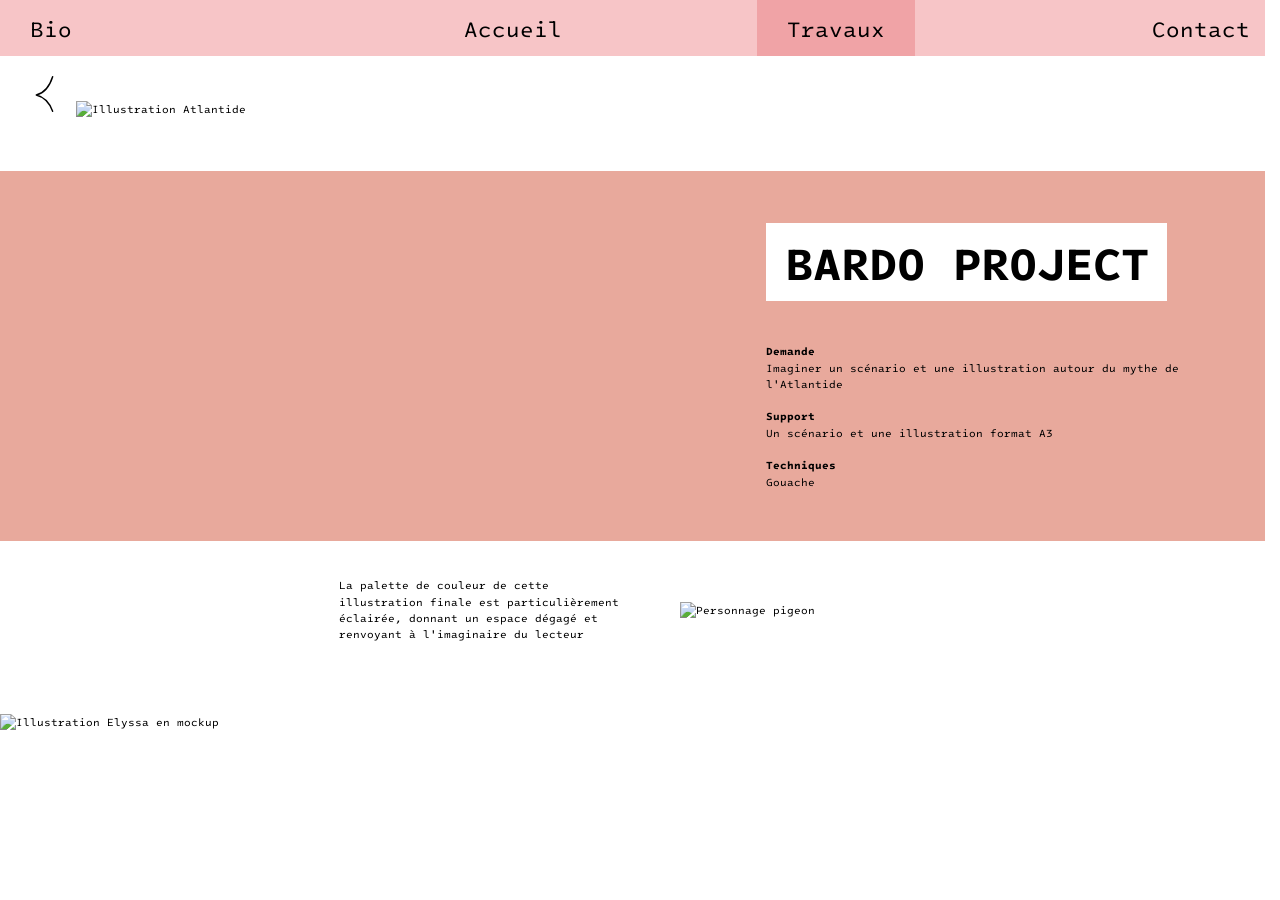
==== bardo-project.html @ bfef0dd3 "ajout du portfolio" ====
<!DOCTYPE html>
<html lang="fr">
<head>
  <meta charset="UTF-8">
  <meta name="viewport" content="width=device-width, initial-scale=1.0">
  <title>Marjane Gaieb – Bardo Project</title>

  <meta name="description" content="Bardo Project : scénario et illustration autour du mythe de l'Atlantide, par Marjane Gaieb.">
  <meta name="author" content="Marjane Gaieb">
  <meta property="og:title" content="Marjane Gaieb – Bardo Project">
  <meta property="og:type" content="article">

  <link rel="icon" type="image/png" href="favicon.png">

  <link rel="preconnect" href="https://fonts.googleapis.com">
  <link rel="preconnect" href="https://fonts.gstatic.com" crossorigin>
  <link href="https://fonts.googleapis.com/css2?family=Intel+One+Mono:wght@400;700&display=swap" rel="stylesheet">

  <link rel="stylesheet" href="style.css">
</head>
<body>

  <header class="header">
    <a href="#" class="header__link header__link--cv" data-overlay="cv">Bio</a>
    <a href="index.html" class="header__link header__link--accueil">Accueil</a>
    <a href="travaux.html" class="header__link header__link--travaux is-active">Travaux</a>
    <a href="#" class="header__link header__link--contact" data-overlay="contact">Contact</a>
  </header>

     <a href="travaux.html" class="back-link" aria-label="Retour aux travaux">
    <svg viewBox="0 0 100 100" aria-hidden="true">
      <path class="trait" d="M68 14 Q58 46 34 52 Q58 58 68 86" />
    </svg>
  </a>

  <main class="bardo">

    <figure class="bardo__hero">
      <img src="images%20web/illu-atlantide.png" alt="Illustration Atlantide">
    </figure>

    <!-- Personnage à gauche, titre et infos à droite, sur fond rose -->
    <section class="bardo__band">
      <figure class="bardo__chara">
        <img src="images%20web/chara-elyssa.png" alt="Personnage Elyssa">
      </figure>
      <div class="bardo__intro">
        <h1 class="bardo__title">BARDO PROJECT</h1>
        <p><strong>Demande</strong><br>
           Imaginer un scénario et une illustration autour du mythe de l'Atlantide</p>
        <p><strong>Support</strong><br>
           Un scénario et une illustration format A3</p>
        <p><strong>Techniques</strong><br>
           Gouache</p>
      </div>
    </section>

    <!-- Texte à gauche, pigeon à droite -->
    <section class="bardo__details">
      <p class="bardo__caption">
        La palette de couleur de cette illustration finale est particulièrement éclairée,
        donnant un espace dégagé et renvoyant à l'imaginaire du lecteur
      </p>
      <figure class="bardo__pigeon">
        <img src="images%20web/chara-pigeon.png" alt="Personnage pigeon">
      </figure>
    </section>

    <figure class="bardo__mockup">
      <img src="images%20web/illu-elyssa-mockup.png" alt="Illustration Elyssa en mockup">
    </figure>

  </main>

  <!-- CALQUE CV -->
  <section class="overlay" id="overlay-cv" hidden>
    <div class="cv">
      <h2 class="cv__title">Mini CV</h2>

      <div class="cv__cols">
        <div class="cv__col cv__col--left">
          <p>Bachelor illustration- bande dessinée<br>
             2024-2027 École Condé - Nice<br>
             Spécialisation en illustration et bande dessinée</p>
          <p>Prépa cpes-caap<br>
             2022-2023 Lycée Clémenceau - Sartène<br>
             Formation de niveau L1 préparant aux études d'art</p>
          <p>LICENCE Mathématiques - Informatique<br>
             2021-2022 Université de Bordeaux<br>
             Python et HTML</p>
        </div>
        <div class="cv__col cv__col--right">
          <p>Assistante de Charlotte Prenguey Cessac<br>
             en résidence artistique au CIAC de Carros</p>
          <p>Stages de sculpture sur pierre<br>
             2021, 2022, 2023 E. Augier - Saint-Blaise</p>
          <p>Stage bibliothécaire<br>
             2019 Louis Nucéra - Nice<br>
             Classification, archivage, activités culturelles</p>
          <p>Stage agente d'accueil<br>
             2018 Espace culturel Magnan - Nice<br>
             accueil, reception et renseignement</p>
        </div>
      </div>
    </div>
  </section>

  <!-- CALQUE CONTACT -->
  <section class="overlay" id="overlay-contact" hidden>
    <div class="contact">
      <a href="mailto:marjane.gaieb@gmail.com">marjane.gaieb@gmail.com</a>
      <a href="https://www.instagram.com/_sing_bird/" target="_blank" rel="noopener">@_sing_bird</a>

      <div class="contact__legal">
        <h2>Mentions légales</h2>

        <p><strong>Éditeur du site</strong><br>
           Marjane Gaieb</p>

        <p><strong>Hébergement</strong><br>
           [Nom, adresse et contact de l'hébergeur à compléter]</p>

        <p><strong>Propriété intellectuelle</strong><br>
           L'ensemble des illustrations, dessins, sculptures et photographies présentés sur ce site sont l'œuvre de Marjane Gaieb. Toute reproduction, même partielle, est interdite sans autorisation écrite préalable.</p>

        <p><strong>Polices</strong><br>
           Ce site utilise la police « Intel One Mono », distribuée via Google Fonts sous licence SIL Open Font License 1.1.</p>
      </div>
    </div>
  </section>

  <script src="script.js"></script>
</body>
</html>
---- style.css ----
/* =========================================================
   VARIABLES
   ========================================================= */
:root {
  /* Animations */
  --ease: cubic-bezier(0.22, 0.61, 0.36, 1);
  --anim-fast: 0.2s;
  --anim-mid: 0.4s;
  --anim-slow: 0.8s;

  /* Couleurs */
  --color-bg: #ffffff;
  --color-text: #000000;
  --color-header: #f7c5c7;
  --color-active: #f0a3a6;
  --color-overlay: rgba(237, 169, 169, 0.92);
  --color-band: #e8a99c;
  --color-plum: #6e4966;
  --color-museum-bg: #c0c0c0;
  --color-arrow: #000000;
  --color-info: rgba(247, 197, 199, 0.85);

  /* Typographie */
  --font-main: "Intel One Mono", "Courier New", monospace;
  --text-nav: 22px;
  --text-home: 20px;
  --text-title: 36px;
  --text-cv: 22px;
  --text-cv-title: 36px;
  --text-contact: 32px;
  --line-home: 1.4;
  --line-cv: 1.5;

  /* Header */
  --header-h: 56px;
  --nav-pad: 30px;
  --pos-accueil: 36.25%;
  --pos-travaux: 61.5%;
  --pos-contact: 81.5%;

  /* Accueil */
  --arrow-w: 60px;
  --arrow-h: 108px;
  --arrow-side: 18px;
  --arrow-zone: 90px;
  --text-width: 500px;
  --frame-width: 620px;
  --frame-tilt: -2deg;
  --frame-bottom: 40px;

  /* Pages 1 à 9 */
  --page-frame-width: 1600px;
  --page-frame-ratio: 16 / 10;

  /* Travaux */
  --works-top: 5vh;
  --works-side: 1.875vw;
  --works-gap: 4vh;
  --works-bottom: 4vh;
  --work-h-1: 285;
  --work-h-2: 319;
  --work-h-3: 305;

  /* Calque CV */
  --cv-side: 10.7%;
  --cv-gap-cols: 5vw;
  --cv-col-gap: 33px;
  --cv-title-gap: 2vh;

  /* Calque Contact */
  --contact-left: 63.9%;
  --contact-bottom: 13vh;
  --contact-gap: 42px;

  /* Pages projet */
  --project-text: 0.85vw;
  --project-title: 0.95vw;
  --vinyle-title-top: 1.4vw;
  --vinyle-tilt: -2deg;
}

/* =========================================================
   BASE
   ========================================================= */
* { box-sizing: border-box; margin: 0; padding: 0; }

html { scrollbar-gutter: stable; }

body {
  font-family: var(--font-main);
  color: var(--color-text);
  background: var(--color-bg);
  overflow-x: hidden;
}

img { display: block; max-width: 100%; }

a { color: inherit; text-decoration: none; }

/* =========================================================
   HEADER FIXE
   ========================================================= */
.header {
  position: fixed;
  top: 0;
  left: 0;
  width: 100%;
  height: var(--header-h);
  z-index: 100;
  background: var(--color-header);
  font-size: var(--text-nav);
}

.header__link {
  position: absolute;
  top: 0;
  height: 100%;
  display: flex;
  align-items: center;
  padding: 0 var(--nav-pad);
  white-space: nowrap;
  font-weight: 400;
  background: transparent;
  transition: background var(--anim-mid) var(--ease);
}

.header__link::after {
  content: "";
  position: absolute;
  left: var(--nav-pad);
  right: var(--nav-pad);
  bottom: 12px;
  height: 2px;
  background: var(--color-text);
  transform: scaleX(0);
  transform-origin: left;
  transition: transform var(--anim-mid) var(--ease);
}

.header__link:hover::after { transform: scaleX(1); }
.header__link:hover { background: var(--color-active); }

.header__link--cv      { left: 0; }
.header__link--accueil { left: calc(var(--pos-accueil) - var(--nav-pad)); }
.header__link--travaux { left: calc(var(--pos-travaux) - var(--nav-pad)); }

.header__link--contact {
  left: auto;
  right: 0;
  width: auto;
  justify-content: flex-start;
}

.header__link--contact::after {
  left: var(--nav-pad);
  right: var(--nav-pad);
}

.header__link.is-active { background: var(--color-active); }

/* =========================================================
   ACCUEIL
   ========================================================= */
.home {
  position: relative;
  height: 100vh;
  display: grid;
  grid-template-columns: 45% 1fr;
  align-items: center;
  padding: 0 var(--arrow-zone);
}

.home__text {
  justify-self: start;
  align-self: center;
  max-width: 36vw;
  padding-left: 9vw;
  padding-top: 0;
  font-size: var(--text-home);
  line-height: 1.5;
}

.home__text.is-hidden { opacity: 0; pointer-events: none; }

.home__title {
  font-size: var(--text-title);
  font-weight: 700;
  line-height: 1.2;
  margin-bottom: 3vh;
}

.home__text p {
  font-size: var(--text-home);
  line-height: 1.5;
}


/* Cadre du croquis (slide 0) */
.home__frame {
  position: relative;
  justify-self: start;
  width: 90%;
  max-width: none;
  height: calc(100vh - var(--header-h) - var(--frame-bottom));
  margin-top: var(--header-h);
  margin-left: 4vw;
  transform: rotate(var(--frame-tilt));
  background: transparent;
  overflow: hidden;
}
/* Cadre des pages 1 à 9 : centré, sans rotation ni animation
   (sinon le transform bloque la position des calques) */
.home__frame.is-page {
  position: fixed;
  top: calc(var(--header-h) + (100vh - var(--header-h)) / 2);
  left: 50%;
  width: calc(100% - 2 * var(--arrow-zone));
  max-width: var(--page-frame-width);
  height: auto;
  aspect-ratio: var(--page-frame-ratio);
  margin: 0;
  transform: translate(-50%, -50%);
  transform-origin: center;
  background: transparent;
  overflow: visible;
}

/* Slides empilées, seule la courante est visible */
.slide {
  position: absolute;
  inset: 0;
  width: 100%;
  height: 100%;
  opacity: 0;
  pointer-events: none;
  transition: opacity var(--anim-mid) var(--ease);
}

.slide.is-current {
  opacity: 1;
  pointer-events: auto;
}

.slide--croquis { object-fit: contain; }

.slide--page { overflow: visible; }

.slide__bg {
  position: absolute;
  inset: 0;
  width: 100%;
  height: 100%;
  object-fit: contain;
  z-index: 0;
  pointer-events: none;
}

/* ---------- Calques (petites images) ---------- */
.layer-wrap {
  position: absolute;
  display: block;
  cursor: pointer;
  z-index: 5;
  pointer-events: auto;
}

/* L'image est au-dessus du rectangle rose */
.layer-wrap > .layer {
  position: relative;
  z-index: 2;
  display: block;
  width: 100%;
  height: 100%;
  object-fit: contain;
  pointer-events: none;
}

/* ---------- Agrandissement des calques au survol ---------- */
.layer-wrap > .layer {
  transition: transform var(--anim-mid) var(--ease);
  transform-origin: center center;
}

.layer-wrap:hover > .layer,
.layer-wrap:focus-visible > .layer {
  transform: scale(1.08);
}

/* Page 1 */
.layer-wrap--p1-cyano { top: 15%;   left: 81.5%; width: 12.5%; height: 36%; }
.layer-wrap--p1-lino  { top: 44%;   left: 46%;   width: 15.5%; height: 38%; }

/* Page 2 */
.layer-wrap--p2-museum { top: 42%; left: 33%; width: 29%; height: 45%; }

/* Page 3 */
.layer-wrap--p3-peinture   { top: 32%;   left: 6%;    width: 41%; height: 58.5%; }
.layer-wrap--p3-grenouille { top: 17.3%; left: 59.8%; width: 11%; height: 25%; }

/* Page 4 */
.layer-wrap--p4-calin { top: 43.7%; left: 43.5%; width: 20%; height: 35%; }

/* Page 5 */
.layer-wrap--p5-gouache { top: 23%; left: 38.2%; width: 19.5%; height: 35%; }

/* Page 6 */
.layer-wrap--p6-encre { top: 37%; left: 34.7%; width: 27%; height: 49.6%; }

/* Page 7 */
.layer-wrap--p7-pigeon { top: 25.5%; left: 34.3%; width: 21.8%; height: 32.3%; }
.layer-wrap--p7-train  { top: 52.2%; left: 22%;   width: 39.4%; height: 40.7%; }

/* Page 8 */
.layer-wrap--p8-museum { top: 20.3%; left: 58.8%; width: 27%; height: 46.5%; }
.layer-wrap--p8-nu     { top: 55.5%; left: 20.4%; width: 31%; height: 35.5%; }

/* Page 9 */
.layer-wrap--p9-bouquet { top: 10.4%; left: 29.8%; width: 17%; height: 50.2%; }

/* ---------- Rectangle rose + texte ----------
   Le rectangle déborde l'image de --info-bleed sur les trois côtés libres
   (haut, bas, et bord opposé au texte). Le texte se déploie à droite,
   ou à gauche avec layer-wrap--left. */
.layer__info {
  --info-bleed: 0.4vw;      /* débordement du rectangle autour de l'image */
  --info-gap: 1.2vw;        /* espace entre l'image et le texte */
  --info-max: 16vw;         /* largeur maximale du texte */
  --info-pad: 0.8vw;        /* marge intérieure du texte */

  position: absolute;
  top: calc(-1 * var(--info-bleed));
  bottom: calc(-1 * var(--info-bleed));
  left: calc(-1 * var(--info-bleed));
  right: calc(-1 * var(--info-bleed) - var(--info-gap) - var(--info-max));
  z-index: 1;
  background: var(--color-info);
  opacity: 0;
  visibility: hidden;
  pointer-events: none;
  transition: opacity var(--anim-mid) var(--ease), visibility var(--anim-mid);
}

/* Texte : largeur selon le contenu, plafonnée à --info-max */
.layer__info p {
  position: absolute;
  top: 50%;
  left: calc(100% + var(--info-bleed) + var(--info-gap) - var(--info-max) - var(--info-bleed));
  transform: translateY(-50%);
  width: max-content;
  max-width: calc(var(--info-max) - var(--info-pad) * 2);
  padding: 0 var(--info-pad);
  font-family: var(--font-main);
  font-size: 0.85vw;
  line-height: 1.5;
  color: var(--color-text);
  opacity: 0;
  transition: opacity var(--anim-mid) var(--ease) 0.1s;
}

/* Gauche : le rectangle s'étend vers la gauche, le texte se place à gauche de l'image */
.layer-wrap--left .layer__info {
  left: calc(-1 * var(--info-bleed) - var(--info-gap) - var(--info-max));
  right: calc(-1 * var(--info-bleed));
}
.layer-wrap--left .layer__info p {
  left: calc(var(--info-bleed) + var(--info-gap) - var(--info-bleed));
  text-align: right;
}

/* Affichage au survol */
.layer-wrap:hover .layer__info,
.layer-wrap:focus-visible .layer__info {
  opacity: 1;
  visibility: visible;
}

.layer-wrap:hover .layer__info p,
.layer-wrap:focus-visible .layer__info p {
  opacity: 1;
}

a.layer-wrap { text-decoration: none; }

/* ---------- Calques « en savoir plus » ---------- */
.layer-wrap--savoir {
  position: absolute;
  display: block;
}

.layer-wrap--savoir > .layer {
  display: block;
  width: 100%;
  height: 100%;
  object-fit: contain;
}

.layer-wrap--savoir:hover > .layer,
.layer-wrap--savoir:focus-visible > .layer {
  filter: sepia(2) hue-rotate(300deg) contrast(1.1);
}

/* Texte « en savoir plus » centré, visible au survol */
.layer-wrap--savoir > .layer-wrap__label {
  position: absolute;
  inset: 0;
  z-index: 3;
  display: flex;
  align-items: center;
  justify-content: center;
  text-align: center;
  color: #000;
  font-weight: 700;
  font-size: 1.1rem;
  text-transform: uppercase;
  letter-spacing: 0.05em;
  opacity: 0;
  pointer-events: none;
  transition: opacity var(--anim-mid) var(--ease);
}

/* Les calques d'une slide non courante ne doivent jamais être cliquables */
.slide:not(.is-current) .layer-wrap,
.slide:not(.is-current) .layer-wrap--savoir {
  pointer-events: none !important;
}

.layer-wrap--savoir > .layer-wrap__label span {
  background: #fff;
  padding: 0.2em 0.5em;
  line-height: 1.6;
  box-decoration-break: clone;
  -webkit-box-decoration-break: clone;
}

.layer-wrap--savoir:hover > .layer-wrap__label,
.layer-wrap--savoir:focus-visible > .layer-wrap__label {
  opacity: 1;
}
/* =========================================================
   FLÈCHES
   ========================================================= */
.arrow {
  position: fixed;
  top: 50%;
  transform: translateY(-50%);
  z-index: 10;
  width: var(--arrow-w);
  height: var(--arrow-h);
  border: 0;
  background: transparent;
  cursor: pointer;
  padding: 0;
  transition: transform 0.4s cubic-bezier(.3,.7,.3,1);
}

.arrow--prev { left: var(--arrow-side); }
.arrow--next { right: var(--arrow-side); }

.arrow svg {
  width: 100%;
  height: 100%;
  overflow: visible;
}

.arrow .trait {
  fill: none;
  stroke: var(--color-text);
  stroke-width: 4;
  stroke-linecap: round;
  stroke-linejoin: round;
  transition: stroke-width 0.3s, transform 0.4s;
}

/* Effet « page qui se tourne » au survol */
.arrow--next:hover .trait { transform: translateX(6px) skewY(-4deg); }
.arrow--prev:hover .trait { transform: translateX(-6px) skewY(4deg); }

/* Au clic : la page se retourne (léger rétrécissement puis retour) */
.arrow:active {
  transform: translateY(-50%) scaleX(0.7);
}

.arrow:focus-visible {
  outline: 2px dashed var(--color-text);
  outline-offset: 6px;
}

.arrow .trait,
.arrow--next .trait {
  fill: none !important;
  stroke: var(--color-text);
  stroke-width: 4;
  stroke-linecap: round;
  stroke-linejoin: round;
}
/* =========================================================
   TRAVAUX
   ========================================================= */
.works {
  height: 100vh;
  height: 100dvh;
  display: flex;
  flex-direction: column;
  gap: var(--works-gap);
  padding:
    calc(var(--header-h) + var(--works-top))
    var(--works-side)
    var(--works-bottom);
}

.work {
  width: 100%;
  min-height: 0;
  flex-basis: 0;
  flex-shrink: 1;
  background: transparent;
  overflow: hidden;
  position: relative;
  animation: fadeUp var(--anim-slow) var(--ease) both;
}

.work--1 { flex-grow: var(--work-h-1); animation-delay: 0.05s; }
.work--2 { flex-grow: var(--work-h-2); animation-delay: 0.2s; }
.work--3 { flex-grow: var(--work-h-3); animation-delay: 0.35s; }

.work img {
  width: 100%;
  height: 100%;
  object-fit: cover;
  transition: transform 0.8s var(--ease), filter var(--anim-mid);
}

.work:hover img {
  transform: scale(1.05);
  filter: brightness(0.92);
}

/* Lien de la carte : sert de repère pour le titre */
.work a {
  display: block;
  position: relative;
  width: 100%;
  height: 100%;
}

/* Teinte rose au survol */
.work a::after {
  content: "";
  position: absolute;
  inset: 0;
  background: var(--color-header);
  mix-blend-mode: multiply;
  opacity: 0;
  pointer-events: none;
  transition: opacity var(--anim-mid) var(--ease);
}

.work:hover a::after,
.work:focus-within a::after {
  opacity: 1;
}

/* Titre centré, affiché au survol */
.work__title {
  position: absolute;
  inset: 0;
  z-index: 3;
  display: flex;
  align-items: center;
  justify-content: center;
  margin: 0;
  pointer-events: none;
}

.work__title span {
  background: #fff;
  color: #000;
  font-weight: 700;
  font-size: clamp(1.8rem, 3.6vw, 4rem);
  text-transform: uppercase;
  letter-spacing: 0.05em;
  padding: 0.15em 0.5em;
  line-height: 1.4;
  opacity: 0;
  transform: translateY(8px);
  transition: opacity var(--anim-mid) var(--ease), transform var(--anim-mid) var(--ease);
}


.work:hover .work__title span,
.work:focus-within .work__title span {
  opacity: 1;
  transform: translateY(0);
}


/* =========================================================
   CALQUE CV
   ========================================================= */
.overlay {
  position: fixed;
  inset: 0;
  z-index: 50;
  background: var(--color-overlay);
  overflow-y: auto;
}

.overlay[hidden] { display: none; }

.overlay:not([hidden]) {
  animation: overlayIn var(--anim-mid) var(--ease) both;
}

.cv {
  min-height: 100vh;
  padding: calc(var(--header-h) + 14vh) var(--cv-side) 10vh;
  font-size: var(--text-cv);
  line-height: var(--line-cv);
}

.cv__title {
  font-size: var(--text-cv-title);
  font-weight: 700;
  margin-bottom: var(--cv-title-gap);
  animation: fadeUp var(--anim-slow) var(--ease) both;
}

.cv__cols {
  display: flex;
  gap: var(--cv-gap-cols);
  align-items: flex-start;
}

.cv__col {
  flex: 1;
  max-width: 40ch;
}

.cv__col--left  { animation: fadeUp var(--anim-slow) var(--ease) 0.1s both; }
.cv__col--right { animation: fadeUp var(--anim-slow) var(--ease) 0.25s both; }

.cv__col p + p { margin-top: var(--cv-col-gap); }

/* =========================================================
   CALQUE CONTACT
   ========================================================= */
.contact {
  position: absolute;
  left: var(--contact-left);
  bottom: var(--contact-bottom);
  display: flex;
  flex-direction: column;
  gap: var(--contact-gap);
  font-size: var(--text-contact);
  animation: fadeUp var(--anim-slow) var(--ease) 0.15s both;
}

.contact a {
  position: relative;
  width: fit-content;
}

.contact a::after {
  content: "";
  position: absolute;
  left: 0; right: 0; bottom: -4px;
  height: 2px;
  background: var(--color-text);
  transform: scaleX(0);
  transform-origin: left;
  transition: transform var(--anim-mid) var(--ease);
}

.contact a:hover::after { transform: scaleX(1); }

/* =========================================================
   PAGES PROJET – base commune
   ========================================================= */
.bardo, .museum, .vinyle {
  padding-top: var(--header-h);
  font-family: var(--font-main);
  font-size: var(--project-text);
  line-height: 1.5;
}

.bardo strong, .museum strong, .vinyle strong { font-weight: 700; }

.bardo img, .museum img, .vinyle img { width: 100%; height: auto; }

/* Titres des pages projet : même taille que les titres de la page Travaux */
.bardo__title,
.museum__title,
.vinyle__title {
  display: inline-block;
  font-size: clamp(1.8rem, 3.6vw, 4rem) !important;
  font-weight: 700;
  background: #fff;
  padding: 0.1em 0.4em;
  line-height: 1.9;
  box-decoration-break: clone;
  -webkit-box-decoration-break: clone;
}

/* Bardo et Museum : titre plus haut, séparé du texte */
.bardo__title,
.museum__title {
  margin-top: 0;
  margin-bottom: 2vh;
}

/* Vinyle : titre centré avec espace avant l'image */
.vinyle__title {
  display: block;
  width: fit-content;
  margin: 0 auto 4vh;
  padding: 3vh 0.4em 2vh;
}

/* =========================================================
   PAGE PROJET – Bardo
   ========================================================= */
.bardo__hero {
  width: 88%;
  margin: 5vh auto 6vh;
  overflow: hidden;
}

.bardo__band {
  position: relative;
  display: flex;
  align-items: flex-start;
  justify-content: space-between;
  min-height: 27vw;
  padding: 0 5.9% 4vw;
  background: var(--color-band);
}

.bardo__chara {
  flex: 0 0 25%;
  margin-top: -12vw;
  overflow: hidden;
}

.bardo__intro {
  flex: 0 0 38%;
  margin-left: auto;
  padding-top: 4vw;   /* était 13vw : remonte le titre */
}

.bardo__title {
  font-size: var(--project-title);
  font-weight: 700;
  margin-bottom: 10%;
  line-height: 1.5;
}

.bardo__intro p + p { margin-top: 1.5em; }

.bardo__details {
  display: flex;
  align-items: center;
  justify-content: center;
  gap: 4vw;
  padding: 4vh 5.9%;
}

.bardo__caption { flex: 0 0 26%; }

.bardo__pigeon {
  flex: 0 0 22%;
  overflow: hidden;
}

.bardo__mockup {
  margin-top: 4vh;
  overflow: hidden;
}

/* =========================================================
   PAGE PROJET – Museum
   ========================================================= */
.museum__top {
  position: relative;
  background: linear-gradient(to bottom, #fff 0%, #fff 22%, #c2c2c2 22%, #c2c2c2 78%, #fff 78%);
  padding: 0 0 4vw;
}

.museum__affiche {
  display: block;
  width: auto;
  max-width: 36%;
  max-height: 80vh;
  margin: 0 auto;
  object-fit: contain;
  background: none;
}

.museum__head {
  width: 60%;
  margin: 3vw auto 0;
}

/* Titre : grande taille conservée */
.museum__title {
  font-size: clamp(1.8rem, 3.6vw, 4rem) !important;
  font-weight: 700;
  line-height: 1.2;
  margin: 0 0 1.5vw;
  background: none;
  padding: 0;
  display: block;
}

.museum__intro p {
  font-size: var(--project-text);
  line-height: 1.5;
}

.museum__details {
  display: flex;
  align-items: flex-start;
  gap: 3vw;
  padding: 4vw 5.9% 0 3.5%;
  background: #fff;
}

.museum__p1 {
  flex: 0 0 36%;
  margin-top: -4vw;
  background: none;
}

.museum__p1 img {
  display: block;
  width: 100%;
  max-height: 80vh;
  height: auto;
  object-fit: contain;
  background: none;
}

.museum__infos {
  flex: 1;
  padding-top: 4vw;
}

.museum__infos p + p { margin-top: 1.5em; }

.museum__bottom {
  display: flex;
  align-items: flex-start;
  gap: 3vw;
  padding: 6vw 5.9% 6vw 3.5%;
  background: #fff;
}

.museum__bottom {
  padding-bottom: 0;
}

.museum__text {
  flex: 0 0 26%;
  padding-top: 20vw;
}

.museum__text {
  position: relative;
  top: -20vw;     /* négatif = vers le haut, positif = vers le bas */
  left: 20vw;     /* positif = vers la droite, négatif = vers la gauche */
}


.museum__text p + p { margin-top: 1.5em; }

.museum__p3 {
  flex: 1;
  background: none;
  display: flex;
  justify-content: flex-end;
  margin-top: -10vw;
  padding-left: 30vw;
}

.museum__p3 img {
  display: block;
  width: 100%;
  max-height: 80vh;
  height: auto;
  object-fit: contain;
  background: none;
}

/* Mockup : sans fond, image limitée à la hauteur de l'écran */
.museum__mockup {
  background: none;
  padding: 0;
  margin-top: -4vw;
  display: flex;
  justify-content: center;
}

.museum__mockup img {
  display: block;
  width: auto;
  max-width: 100%;
  max-height: 90vh;
  height: auto;
  object-fit: contain;
  background: none;
}

/* =========================================================
   PAGE PROJET – Vinyle
   ========================================================= */
.vinyle__title {
  padding: 3vh 0 2vh;
  text-align: center;
  font-size: var(--vinyle-title-top);
  font-weight: 700;
}

.vinyle__hero {
  aspect-ratio: 577 / 284;
  overflow: hidden;
}

.vinyle__hero img { height: 100%; object-fit: cover; }

.vinyle__band {
  display: flex;
  align-items: center;
  justify-content: center;
  gap: 4vw;
  background: var(--color-plum);
  padding: 4vh 0;
}

.vinyle__stickers {
  flex: 0 0 22%;
  overflow: hidden;
}

.vinyle__intro {
  width: 28%;
  color: var(--color-bg);
}

.vinyle__intro p + p { margin-top: 1.4em; }

.vinyle__covers { display: flex; }

.vinyle__cover {
  flex: 1;
  overflow: hidden;
  aspect-ratio: 289 / 290;
}

.vinyle__cover img { height: 100%; object-fit: cover; }

.vinyle__details {
  display: flex;
  align-items: center;
  justify-content: center;
  gap: 4vw;
  padding: 4vh 2%;
}

.vinyle__infos { width: 30%; }

.vinyle__infos p + p { margin-top: 1.4em; }

.vinyle__stickers-tilt {
  width: 27%;
  aspect-ratio: 207 / 240;
  transform: rotate(var(--vinyle-tilt));
  overflow: hidden;
  transition: transform 0.6s var(--ease);
}

.vinyle__stickers-tilt:hover {
  transform: rotate(0deg) scale(1.04);
}

.vinyle__stickers-tilt img {
  height: 100%;
  object-fit: contain;
}

.vinyle__mockup {
  aspect-ratio: 577 / 433;
  overflow: hidden;
}

.vinyle__mockup img { height: 100%; object-fit: cover; }





/* =========================================================
   ANIMATIONS
   ========================================================= */
@keyframes fadeUp {
  from { opacity: 0; transform: translateY(24px); }
  to   { opacity: 1; transform: translateY(0); }
}

@keyframes overlayIn {
  from { opacity: 0; }
  to   { opacity: 1; }
}

.reveal {
  opacity: 0;
  transform: translateY(40px);
  transition: opacity 0.9s var(--ease), transform 0.9s var(--ease);
}

.reveal.is-visible {
  opacity: 1;
  transform: none;
}

.bardo__title,
.museum__title,
.vinyle__title {
  animation: fadeUp var(--anim-slow) var(--ease) both;
}

.bardo img,
.museum img,
.vinyle img {
  transition: transform 0.8s var(--ease);
}

@media (prefers-reduced-motion: reduce) {
  *, *::before, *::after {
    animation: none !important;
    transition: none !important;
  }
  .reveal { opacity: 1; transform: none; }
}
/* =========================================================
   ACCUEIL : lien CV
   ========================================================= */
.home__cv {
  position: relative;
  display: inline-block;
  margin-top: 1vh;
  padding: 0.3em 0.8em;
  background: var(--color-info);
  border: none;
  transition: background var(--anim-mid) var(--ease);
}

.home__cv::after {
  content: "";
  position: absolute;
  left: 0.8em;
  right: 0.8em;
  bottom: 0.15em;
  height: 2px;
  background: var(--color-text);
  transform: scaleX(0);
  transform-origin: left;
  transition: transform var(--anim-mid) var(--ease);
}

.home__cv:hover,
.home__cv:focus-visible {
  background: var(--color-active);
}

.home__cv:hover::after,
.home__cv:focus-visible::after {
  transform: scaleX(1);
}

.contact__form label { font-weight: 700; }

.contact__form input,
.contact__form textarea {
  font-family: var(--font-main);
  font-size: 16px;
  padding: 8px 10px;
  border: 2px solid var(--color-text);
  background: #fff;
  width: 100%;
}

.contact__form input:focus-visible,
.contact__form textarea:focus-visible {
  outline: 2px dashed var(--color-text);
  outline-offset: 2px;
}

.contact__submit {
  align-self: flex-start;
  font-family: var(--font-main);
  font-size: 16px;
  padding: 8px 18px;
  border: 2px solid var(--color-text);
  background: var(--color-text);
  color: #fff;
  cursor: pointer;
  transition: background var(--anim-mid) var(--ease), color var(--anim-mid) var(--ease);
}

.contact__submit:hover,
.contact__submit:focus-visible {
  background: #fff;
  color: var(--color-text);
}

/* =========================================================
   MENTIONS LÉGALES
   ========================================================= */
.legal {
  position: fixed;
  bottom: 12px;
  right: 16px;
  z-index: 20;
  font-size: 12px;
}

.legal a {
  background: #fff;
  padding: 2px 6px;
  border-bottom: 1px solid var(--color-text);
}

.legal-page {
  font-family: var(--font-main);
  font-size: 16px;
  line-height: 1.6;
}

.legal-content {
  max-width: 760px;
  margin: 0 auto;
  padding: calc(var(--header-h) + 60px) 24px 80px;
}

.legal-content h1 {
  font-size: 36px;
  font-weight: 700;
  margin-bottom: 30px;
}

.legal-content h2 {
  font-size: 20px;
  font-weight: 700;
  margin: 30px 0 10px;
}

.legal-content p + p { margin-top: 1em; }

/* =========================================================
   PETITS ÉCRANS (≤ 900 px) : bloc corrigé et complété
   ========================================================= */
@media (max-width: 900px) {
  :root {
    --text-nav: 14px;
    --nav-pad: 10px;
    --text-home: 16px;
    --text-title: 26px;
    --text-cv: 16px;
    --text-cv-title: 26px;
    --text-contact: 22px;
    --works-top: 30px;
    --works-side: 16px;
    --works-gap: 30px;
    --works-bottom: 60px;
    --project-text: 14px;
    --project-title: 18px;
    --vinyle-title-top: 18px;
  }

  /* Accueil : texte puis cadre empilés */
  .home {
    height: auto;
    min-height: 100vh;
    grid-template-columns: 1fr;
    gap: 40px;
    padding: calc(var(--header-h) + 40px) 24px 80px;
  }

  .home__text {
    justify-self: stretch;
    max-width: none;
    padding-left: 0;
  }

  .home__frame {
    justify-self: center;
    width: 100%;
    height: 60vh;
    margin: 0;
    transform: none;
  }

  /* Pages 1 à 9 : cadre plein écran, flèches en bas pour libérer l'image */
  .home__frame.is-page {
    width: 100vw;
    max-width: none;
    height: auto;
    aspect-ratio: auto;
    top: 50%;
    left: 50%;
    transform: translate(-50%, -50%);
  }

  .arrow {
    top: auto;
    bottom: 16px;
    transform: none;
    width: 48px;
    height: 80px;
  }

  .arrow--prev { left: 16px; }
  .arrow--next { right: 16px; }

  .layer__info p { font-size: 11px; }
  .layer__info { --info-max: 30vw; }

  /* Travaux */
  .works { height: auto; }
  .work { flex: none; aspect-ratio: 16 / 9; }

  /* Calque CV */
  .cv { padding: calc(var(--header-h) + 40px) 24px 60px; }
  .cv__cols { flex-direction: column; gap: 30px; }
  .cv__col { max-width: none; }

  /* Calque Contact */
  .contact {
    position: static;
    padding: calc(var(--header-h) + 40px) 24px 60px;
  }

  /* Pages projet */
  .bardo__hero { width: 100%; }
  .bardo__band,
  .bardo__details { flex-direction: column; gap: 24px; padding: 24px 8%; }
  .bardo__chara,
  .bardo__intro,
  .bardo__caption,
  .bardo__pigeon { flex: none; width: 100%; margin: 0; padding: 0; }

  .museum__affiche { max-width: 70%; }
  .museum__head { width: 90%; }
  .museum__details,
  .museum__bottom { flex-direction: column; gap: 24px; padding: 24px 8%; }
  .museum__p1,
  .museum__infos,
  .museum__text,
  .museum__p3 { flex: none; width: 100%; margin: 0; padding: 0; top: 0; left: 0; }

  .vinyle__band { flex-direction: column; gap: 24px; padding: 8% 0; }
  .vinyle__stickers { flex: none; width: 70%; margin: 0 auto; }
  .vinyle__intro { width: auto; margin: 0 8%; }
  .vinyle__covers { flex-direction: column; }
  .vinyle__details { flex-direction: column; align-items: flex-start; gap: 24px; }
  .vinyle__infos { width: auto; }
  .vinyle__stickers-tilt { width: 70%; align-self: center; }
}


/* Curseur par défaut : flèche droite, trait fin */
html, body {
  cursor: url("data:image/svg+xml,%3Csvg xmlns='http://www.w3.org/2000/svg' width='32' height='32' viewBox='0 0 32 32'%3E%3Cpath d='M6 4 L6 24 L11 19 L15 27 L18 25.5 L14 18 L21 18 Z' fill='none' stroke='%23000' stroke-width='1.2' stroke-linejoin='round'/%3E%3C/svg%3E") 6 4, auto;
}

a, button, .arrow, [data-overlay] {
  cursor: url("data:image/svg+xml,%3Csvg xmlns='http://www.w3.org/2000/svg' width='48' height='48' viewBox='0 0 32 32'%3E%3Cpath d='M6 4 L6 24 L11 19 L15 27 L18 25.5 L14 18 L21 18 Z' fill='none' stroke='%23000' stroke-width='1.2' stroke-linejoin='round'/%3E%3C/svg%3E") 9 6, pointer;
}

/* Flèches de navigation : curseur agrandi */
.arrow,
.arrow *,
[class*="arrow"],
[class*="arrow"] * {
  cursor: url("data:image/svg+xml,%3Csvg xmlns='http://www.w3.org/2000/svg' width='48' height='48' viewBox='0 0 32 32'%3E%3Cpath d='M6 4 L6 24 L11 19 L15 27 L18 25.5 L14 18 L21 18 Z' fill='none' stroke='%23000' stroke-width='1.2' stroke-linejoin='round'/%3E%3C/svg%3E") 9 6, pointer !important;
}

/* Images cliquables (liens) : même curseur agrandi */
a img,
a img *,
[data-overlay] img,
[data-overlay] * {
  cursor: url("data:image/svg+xml,%3Csvg xmlns='http://www.w3.org/2000/svg' width='48' height='48' viewBox='0 0 32 32'%3E%3Cpath d='M6 4 L6 24 L11 19 L15 27 L18 25.5 L14 18 L21 18 Z' fill='none' stroke='%23000' stroke-width='1.2' stroke-linejoin='round'/%3E%3C/svg%3E") 9 6, pointer !important;
}

/* Curseur agrandi sur toutes les images des pages 1 à 9 */
.slide img,
.slide .layer-wrap,
.slide .layer-wrap * {
  cursor: url("data:image/svg+xml,%3Csvg xmlns='http://www.w3.org/2000/svg' width='48' height='48' viewBox='0 0 32 32'%3E%3Cpath d='M6 4 L6 24 L11 19 L15 27 L18 25.5 L14 18 L21 18 Z' fill='none' stroke='%23000' stroke-width='1.2' stroke-linejoin='round'/%3E%3C/svg%3E") 9 6, pointer !important;
}


/* =========================================================
   MENTIONS LÉGALES (dans le calque contact)
   ========================================================= */
.contact__legal {
  max-width: 520px;
  margin-top: 30px;
  font-size: 13px;
  line-height: 1.5;
  text-align: left;
}

.contact__legal h2 {
  font-size: 16px;
  font-weight: 700;
  margin-bottom: 12px;
}

.contact__legal p {
  margin-bottom: 12px;
}

/* =========================================================
   FLÈCHE RETOUR TRAVAUX (pages projet) – même style que l'accueil
   ========================================================= */
.back-link {
  position: absolute;
  top: 70px;
  left: 20px;
  z-index: 50;
  display: inline-flex;
  align-items: center;
  justify-content: center;
  width: 48px;
  height: 48px;
  background: none;
  border: none;
  cursor: pointer;
  transition: transform 0.2s ease;
}

.back-link svg {
  width: 100%;
  height: 100%;
  overflow: visible;
}

.back-link .trait {
  fill: none;
  stroke: currentColor;
  stroke-width: 3;
  stroke-linecap: round;
  stroke-linejoin: round;
}

.back-link:hover,
.back-link:focus-visible {
  transform: translateX(-4px);
  outline: none;
}
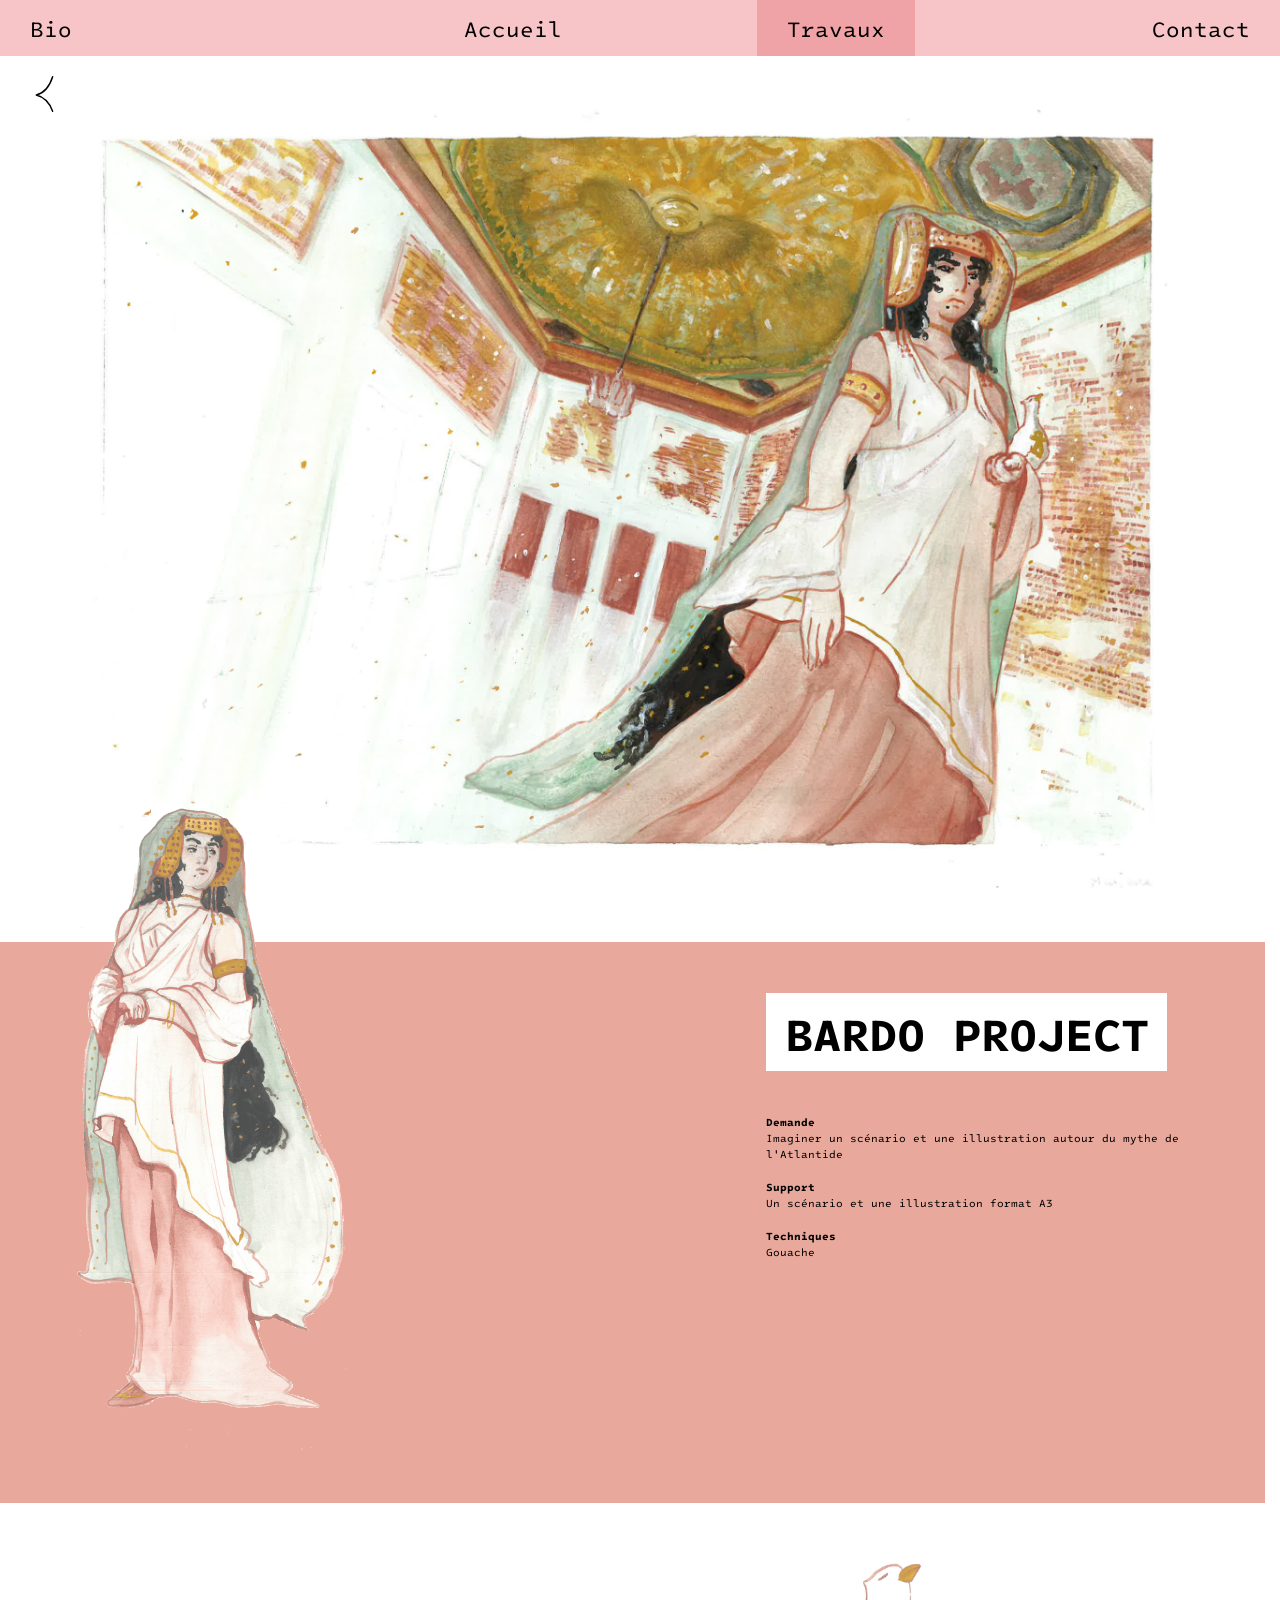
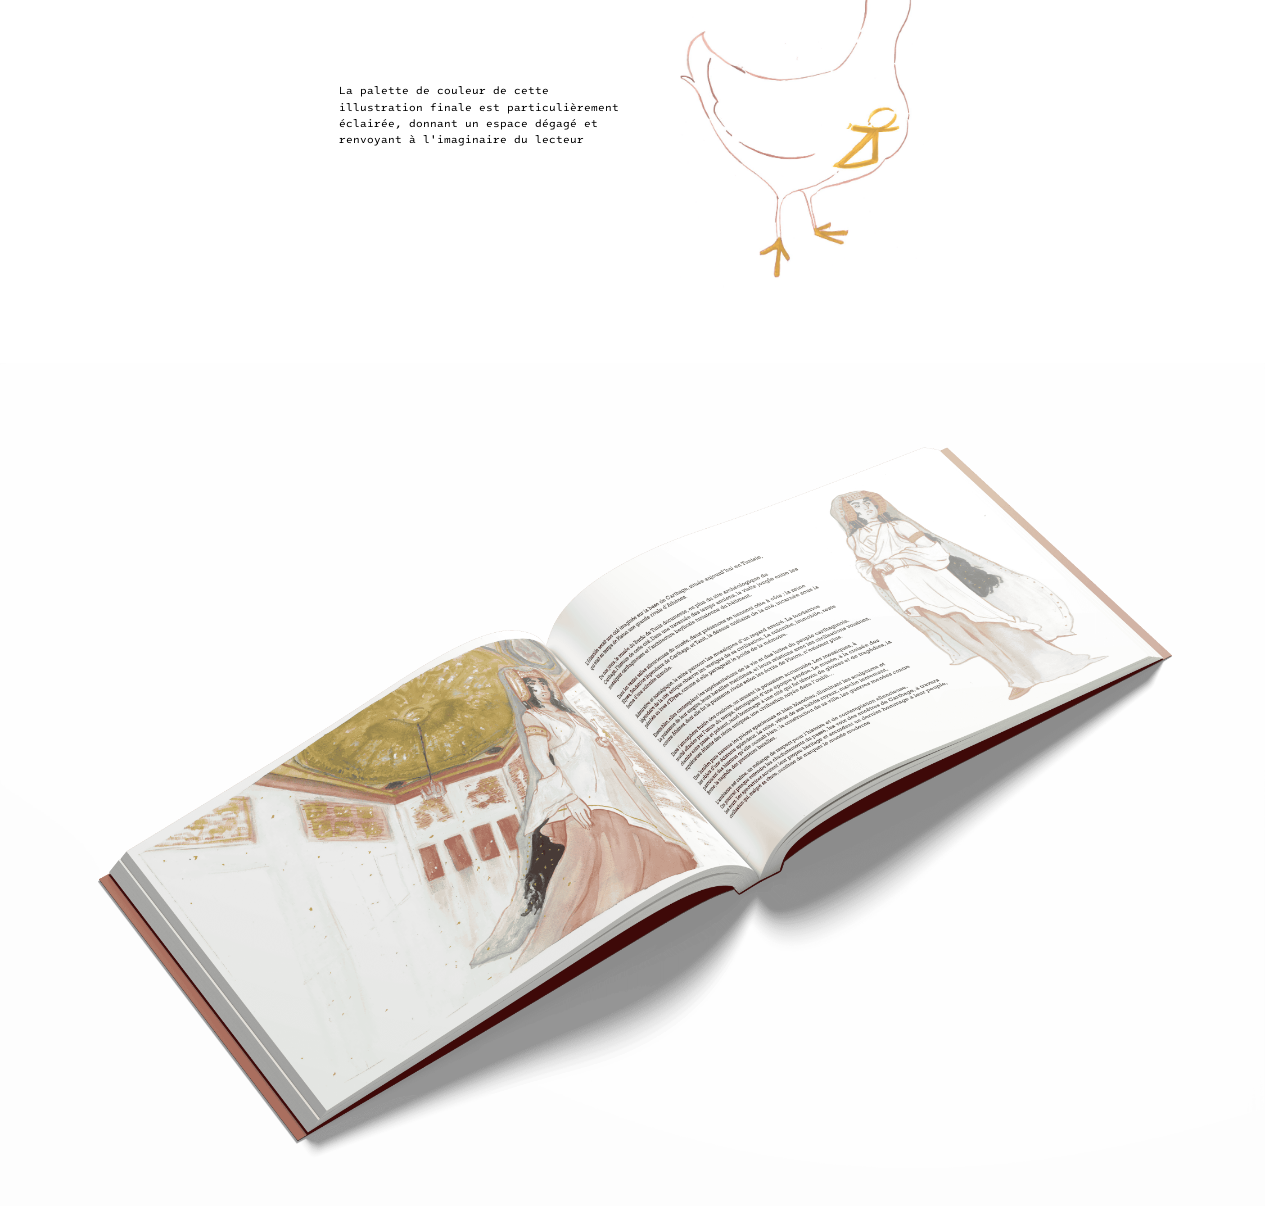
==== commit c01771ec: "Update bardo-project.html" ====
--- a/bardo-project.html
+++ b/bardo-project.html
@@ -90,7 +90,7 @@
              Python et HTML</p>
         </div>
         <div class="cv__col cv__col--right">
-          <p>Assistante de Charlotte Prenguey Cessac<br>
+          <p>Assistante de Charlotte Pringuey Cessac<br>
              en résidence artistique au CIAC de Carros</p>
           <p>Stages de sculpture sur pierre<br>
              2021, 2022, 2023 E. Augier - Saint-Blaise</p>
@@ -131,4 +131,4 @@
 
   <script src="script.js"></script>
 </body>
-</html>+</html>
